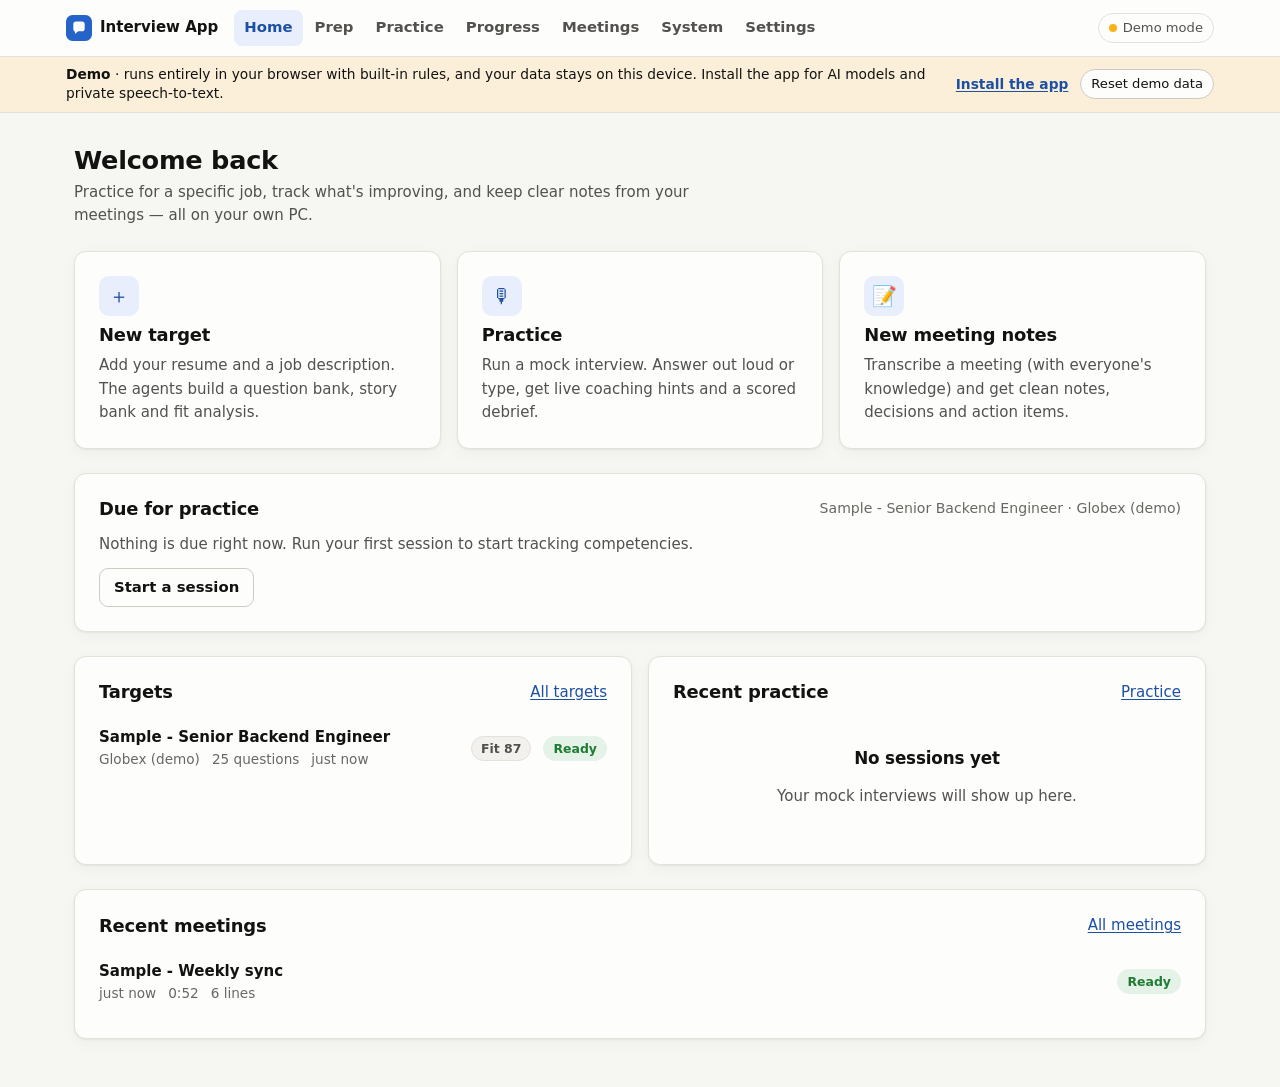
==== app/index.html @ 0747c355 "Publish Interview App website (source 58e8de4) Co-Authored-By: Claude Opus 5.5 <noreply@anthropic.co" ====
<!doctype html>
<html lang="en">
<head>
  <meta charset="utf-8">
  <meta name="viewport" content="width=device-width, initial-scale=1">
  <title>Interview App</title>
  <meta name="description" content="Local-first interview practice coach and meeting notes.">
  <meta name="color-scheme" content="light dark">
  <link rel="icon" href="data:image/svg+xml,%3Csvg xmlns='http://www.w3.org/2000/svg' viewBox='0 0 32 32'%3E%3Crect width='32' height='32' rx='8' fill='%232563c9'/%3E%3Cpath d='M9 11.5a3.5 3.5 0 0 1 3.5-3.5h7a3.5 3.5 0 0 1 3.5 3.5v5a3.5 3.5 0 0 1-3.5 3.5H15l-4 3.5V20.6A3.5 3.5 0 0 1 9 17.5z' fill='white'/%3E%3C/svg%3E">
  <link rel="stylesheet" href="css/app.css">
  <script>window.IA_DEMO = true;</script>
  <script type="module" src="js/app.js"></script>
</head>
<body>
  <button type="button" class="skip-link" id="skip-link">Skip to content</button>
  <header class="topbar">
    <div class="topbar-inner">
      <a class="brand" href="#/" aria-label="Interview App home">
        <svg class="brand-mark" viewBox="0 0 32 32" aria-hidden="true" focusable="false">
          <rect width="32" height="32" rx="8" fill="currentColor"></rect>
          <path d="M9 11.5a3.5 3.5 0 0 1 3.5-3.5h7a3.5 3.5 0 0 1 3.5 3.5v5a3.5 3.5 0 0 1-3.5 3.5H15l-4 3.5V20.6A3.5 3.5 0 0 1 9 17.5z" fill="var(--surface)"></path>
        </svg>
        <span>Interview App</span>
      </a>
      <nav class="nav" aria-label="Main">
        <a href="#/" data-nav="home">Home</a>
        <a href="#/prep" data-nav="prep">Prep</a>
        <a href="#/practice" data-nav="practice">Practice</a>
        <a href="#/progress" data-nav="progress">Progress</a>
        <a href="#/meetings" data-nav="meetings">Meetings</a>
        <a href="#/system" data-nav="system">System</a>
        <a href="#/settings" data-nav="settings">Settings</a>
      </nav>
      <a class="status-chip" id="status-chip" href="#/system" title="AI status">
        <span class="dot" aria-hidden="true"></span><span class="status-text">Checking…</span>
      </a>
    </div>
  </header>
  <main id="main" tabindex="-1"></main>
  <div id="toasts" class="toasts" aria-live="polite"></div>
  <noscript><p class="noscript">Interview App needs JavaScript enabled.</p></noscript>
</body>
</html>
---- app/css/app.css ----
/* Interview App — calm, accessible, light + dark. No external resources. */

:root {
  color-scheme: light;
  --bg: #f6f6f3;
  --surface: #fdfdfc;
  --surface-2: #f2f1ed;
  --surface-3: #e9e8e3;
  --border: #e2e1da;
  --border-strong: #cdcbc2;
  --text: #121211;
  --text-2: #52514e;
  --text-3: #686762;
  --accent: #2563c9;
  --accent-hover: #1d4fa3;
  --accent-text: #1d4fa3;
  --accent-soft: #e8eefb;
  --on-accent: #ffffff;
  --ok: #1f7a34;
  --ok-soft: #e4f2e7;
  --warn: #8a4b00;
  --warn-soft: #fcefd9;
  --danger: #b42323;
  --danger-soft: #fbe9e8;
  --live: #d03b3b;
  --me: #2a78d6;
  --them: #eb6834;
  --mark-bg: #fde68a;
  --mark-text: #121211;

  /* chart chrome (dataviz reference palette) */
  --chart-series-1: #2a78d6;
  --chart-grid: #e1e0d9;
  --chart-axis: #c3c2b7;
  --chart-muted: #898781;
  --meter-track: #cde2fb;
  --meter-fill: #2a78d6;

  --radius: 12px;
  --radius-sm: 8px;
  --radius-xs: 6px;
  --shadow: 0 1px 2px rgba(17, 17, 15, 0.05), 0 4px 16px rgba(17, 17, 15, 0.04);
  --shadow-pop: 0 8px 32px rgba(17, 17, 15, 0.16);
  --s1: 4px; --s2: 8px; --s3: 12px; --s4: 16px; --s5: 24px; --s6: 32px; --s7: 48px;
  --font: system-ui, -apple-system, "Segoe UI", Roboto, "Helvetica Neue", Arial, sans-serif;
  --mono: ui-monospace, SFMono-Regular, "Cascadia Mono", Menlo, Consolas, monospace;
  --focus: 0 0 0 3px rgba(37, 99, 201, 0.45);
}

@media (prefers-color-scheme: dark) {
  :root:not([data-theme="light"]) {
    color-scheme: dark;
    --bg: #0f0f0f;
    --surface: #1a1a19;
    --surface-2: #222220;
    --surface-3: #2b2b29;
    --border: #2e2e2b;
    --border-strong: #46453f;
    --text: #f0efec;
    --text-2: #c3c2b7;
    --text-3: #a3a29a;
    --accent: #2f6fd0;
    --accent-hover: #3b7de0;
    --accent-text: #8fb6f5;
    --accent-soft: #1b2a45;
    --on-accent: #ffffff;
    --ok: #5cc777;
    --ok-soft: #16301f;
    --warn: #f2b84b;
    --warn-soft: #382a10;
    --danger: #ff8a80;
    --danger-soft: #3a1816;
    --live: #e5484d;
    --me: #3987e5;
    --them: #d95926;
    --mark-bg: #7c5c00;
    --mark-text: #fff8e1;
    --chart-series-1: #3987e5;
    --chart-grid: #2c2c2a;
    --chart-axis: #383835;
    --chart-muted: #898781;
    --meter-track: #0d366b;
    --meter-fill: #3987e5;
    --shadow: 0 1px 2px rgba(0, 0, 0, 0.4), 0 4px 16px rgba(0, 0, 0, 0.25);
    --shadow-pop: 0 8px 32px rgba(0, 0, 0, 0.55);
    --focus: 0 0 0 3px rgba(143, 182, 245, 0.55);
  }
}

/* An explicit theme choice by the host page (data-theme) wins over the OS setting in both directions. */
:root[data-theme="dark"] {
  color-scheme: dark;
  --bg: #0f0f0f;
  --surface: #1a1a19;
  --surface-2: #222220;
  --surface-3: #2b2b29;
  --border: #2e2e2b;
  --border-strong: #46453f;
  --text: #f0efec;
  --text-2: #c3c2b7;
  --text-3: #a3a29a;
  --accent: #2f6fd0;
  --accent-hover: #3b7de0;
  --accent-text: #8fb6f5;
  --accent-soft: #1b2a45;
  --on-accent: #ffffff;
  --ok: #5cc777;
  --ok-soft: #16301f;
  --warn: #f2b84b;
  --warn-soft: #382a10;
  --danger: #ff8a80;
  --danger-soft: #3a1816;
  --live: #e5484d;
  --me: #3987e5;
  --them: #d95926;
  --mark-bg: #7c5c00;
  --mark-text: #fff8e1;
  --chart-series-1: #3987e5;
  --chart-grid: #2c2c2a;
  --chart-axis: #383835;
  --chart-muted: #898781;
  --meter-track: #0d366b;
  --meter-fill: #3987e5;
  --shadow: 0 1px 2px rgba(0, 0, 0, 0.4), 0 4px 16px rgba(0, 0, 0, 0.25);
  --shadow-pop: 0 8px 32px rgba(0, 0, 0, 0.55);
  --focus: 0 0 0 3px rgba(143, 182, 245, 0.55);
}

*, *::before, *::after { box-sizing: border-box; }
html { -webkit-text-size-adjust: 100%; }
body {
  margin: 0;
  background: var(--bg);
  color: var(--text);
  font: 15px/1.55 var(--font);
  min-height: 100vh;
  overflow-x: hidden;
}
h1, h2, h3, h4 { line-height: 1.25; margin: 0; font-weight: 650; letter-spacing: -0.01em; }
h1 { font-size: 1.6rem; }
h2 { font-size: 1.12rem; }
h3 { font-size: 0.98rem; }
p { margin: 0; }
a { color: var(--accent-text); text-underline-offset: 2px; }
a:hover { text-decoration-thickness: 2px; }
code, kbd, pre { font-family: var(--mono); font-size: 0.88em; }
code { background: var(--surface-2); padding: 1px 6px; border-radius: 4px; overflow-wrap: anywhere; }
pre { margin: 0; white-space: pre-wrap; overflow-wrap: anywhere; }
mark { background: var(--mark-bg); color: var(--mark-text); border-radius: 3px; padding: 0 2px; }
img, svg { max-width: 100%; }
button, input, select, textarea { font: inherit; color: inherit; }
:focus-visible { outline: none; box-shadow: var(--focus); border-radius: 6px; }
.sr-only { position: absolute !important; width: 1px; height: 1px; padding: 0; margin: -1px; overflow: hidden; clip: rect(0 0 0 0); white-space: nowrap; border: 0; }
.noscript { padding: var(--s5); }

/* --- skip link & top bar -------------------------------------------------------------- */
.skip-link {
  position: absolute; left: var(--s2); top: -48px; z-index: 50;
  background: var(--accent); color: var(--on-accent); border: 0; padding: var(--s2) var(--s3); border-radius: var(--radius-xs);
}
.skip-link:focus { top: var(--s2); }

.topbar {
  position: sticky; top: 0; z-index: 20;
  background: color-mix(in srgb, var(--surface) 92%, transparent);
  backdrop-filter: saturate(1.4) blur(8px);
  border-bottom: 1px solid var(--border);
}
.topbar-inner {
  max-width: 1180px; margin: 0 auto; padding: 0 var(--s4);
  display: flex; align-items: center; gap: var(--s4); min-height: 56px;
}
.brand { display: inline-flex; align-items: center; gap: var(--s2); font-weight: 700; color: var(--text); text-decoration: none; white-space: nowrap; }
.brand-mark { width: 26px; height: 26px; color: var(--accent); flex: none; }
.nav { display: flex; gap: 2px; flex: 1; min-width: 0; overflow-x: auto; scrollbar-width: none; }
.nav::-webkit-scrollbar { display: none; }
.nav a {
  color: var(--text-2); text-decoration: none; padding: 6px 10px; border-radius: 8px; white-space: nowrap; font-weight: 550; font-size: 0.93rem;
}
.nav a:hover { background: var(--surface-2); color: var(--text); }
.nav a[aria-current="page"] { background: var(--accent-soft); color: var(--accent-text); }
.status-chip {
  display: inline-flex; align-items: center; gap: 6px; padding: 4px 10px; border-radius: 999px;
  border: 1px solid var(--border); color: var(--text-2); text-decoration: none; font-size: 0.82rem; white-space: nowrap;
}
.status-chip .dot { width: 8px; height: 8px; border-radius: 50%; background: var(--text-3); }
.status-chip.ok .dot { background: #0ca30c; }
.status-chip.warn .dot { background: #fab219; }
.status-chip.bad .dot { background: var(--live); }

@media (max-width: 760px) {
  .topbar-inner { flex-wrap: wrap; gap: var(--s2); padding: var(--s2) var(--s4) 0; }
  .brand { order: 1; }
  .status-chip { order: 2; margin-left: auto; }
  .nav { order: 3; flex-basis: 100%; padding-bottom: var(--s2); }
  .brand span { font-size: 0.98rem; }
}

/* demo banner (GitHub Pages build) */
.demo-banner { background: var(--warn-soft); border-bottom: 1px solid var(--border); color: var(--text); }
.demo-banner-inner {
  max-width: 1180px; margin: 0 auto; padding: var(--s2) var(--s4);
  display: flex; flex-wrap: wrap; align-items: center; justify-content: space-between; gap: var(--s2) var(--s4);
}
.demo-banner p { margin: 0; font-size: 0.86rem; line-height: 1.4; flex: 1 1 320px; }
.demo-banner-actions { display: flex; align-items: center; gap: var(--s3); flex-wrap: wrap; }
.demo-banner a { color: var(--accent-text); font-weight: 600; font-size: 0.86rem; }
.demo-reset {
  font: inherit; font-size: 0.82rem; padding: 4px 10px; border-radius: 999px; cursor: pointer;
  background: var(--surface); color: var(--text); border: 1px solid var(--border-strong);
}
.demo-reset:hover { background: var(--surface-2); }
.demo-reset:focus-visible, .demo-banner a:focus-visible { outline: none; box-shadow: var(--focus); }

/* --- layout ----------------------------------------------------------------------------- */
main { max-width: 1180px; margin: 0 auto; padding: var(--s5) var(--s4) var(--s7); outline: none; }
@media (min-width: 900px) { main { padding: var(--s6) var(--s5) var(--s7); } }
.view { display: flex; flex-direction: column; gap: var(--s5); }
.page-head { display: flex; align-items: flex-start; justify-content: space-between; gap: var(--s4); flex-wrap: wrap; }
.page-head .lead { color: var(--text-2); margin-top: var(--s1); max-width: 70ch; }
.page-head .actions { display: flex; gap: var(--s2); flex-wrap: wrap; }
.crumb { font-size: 0.88rem; color: var(--text-3); margin-bottom: var(--s1); display: inline-block; text-decoration: none; }
.crumb:hover { color: var(--accent-text); }
.stack { display: flex; flex-direction: column; gap: var(--s4); }
.stack-sm { display: flex; flex-direction: column; gap: var(--s2); }
.row { display: flex; align-items: center; gap: var(--s2); flex-wrap: wrap; }
.row-between { display: flex; align-items: center; justify-content: space-between; gap: var(--s3); flex-wrap: wrap; }
.grid { display: grid; gap: var(--s4); }
.grid-2 { display: grid; gap: var(--s4); grid-template-columns: repeat(auto-fit, minmax(min(100%, 320px), 1fr)); }
.grid-3 { display: grid; gap: var(--s4); grid-template-columns: repeat(auto-fit, minmax(min(100%, 240px), 1fr)); }
.grid-4 { display: grid; gap: var(--s3); grid-template-columns: repeat(auto-fit, minmax(min(100%, 160px), 1fr)); }
.muted { color: var(--text-2); }
.subtle { color: var(--text-3); font-size: 0.88rem; }
.small { font-size: 0.86rem; }
.nowrap { white-space: nowrap; }
.pre { white-space: pre-wrap; overflow-wrap: anywhere; }
.spacer { flex: 1; }
.mt-2 { margin-top: var(--s2); } .mt-3 { margin-top: var(--s3); } .mt-4 { margin-top: var(--s4); }
.hidden { display: none !important; }

/* --- cards ------------------------------------------------------------------------------ */
.card {
  background: var(--surface); border: 1px solid var(--border); border-radius: var(--radius);
  box-shadow: var(--shadow); padding: var(--s5); min-width: 0;
}
.card-tight { padding: var(--s4); }
.card-head { display: flex; align-items: center; justify-content: space-between; gap: var(--s3); flex-wrap: wrap; margin-bottom: var(--s3); }
.card-head h2, .card-head h3 { margin: 0; }
.card h3 { margin-bottom: var(--s2); }
.card-link { display: block; color: inherit; text-decoration: none; transition: border-color .15s, transform .15s; }
.card-link:hover { border-color: var(--border-strong); }
.section-title { font-size: 0.78rem; text-transform: uppercase; letter-spacing: 0.06em; color: var(--text-3); font-weight: 650; margin-bottom: var(--s2); }

/* --- buttons ---------------------------------------------------------------------------- */
.btn {
  display: inline-flex; align-items: center; justify-content: center; gap: 6px;
  min-height: 38px; padding: 7px 14px; border-radius: 9px; border: 1px solid transparent;
  font-weight: 600; font-size: 0.93rem; cursor: pointer; text-decoration: none; white-space: nowrap;
  transition: background .15s, border-color .15s, color .15s;
}
.btn:disabled, .btn[aria-disabled="true"] { opacity: 0.55; cursor: not-allowed; }
a.btn.disabled, a.btn[aria-disabled="true"] { pointer-events: none; opacity: 0.55; }
.file-btn.disabled { opacity: 0.55; pointer-events: none; }
.btn-primary { background: var(--accent); color: var(--on-accent); }
.btn-primary:hover:not(:disabled) { background: var(--accent-hover); }
.btn-secondary { background: var(--surface); color: var(--text); border-color: var(--border-strong); }
.btn-secondary:hover:not(:disabled) { background: var(--surface-2); }
.btn-ghost { background: transparent; color: var(--text-2); }
.btn-ghost:hover:not(:disabled) { background: var(--surface-2); color: var(--text); }
.btn-danger { background: var(--danger-soft); color: var(--danger); border-color: color-mix(in srgb, var(--danger) 30%, transparent); }
.btn-danger:hover:not(:disabled) { background: color-mix(in srgb, var(--danger-soft) 70%, var(--danger) 12%); }
.btn-record { background: var(--live); color: #fff; }
.btn-record:hover:not(:disabled) { filter: brightness(1.06); }
.btn-lg { min-height: 46px; padding: 10px 20px; font-size: 1rem; border-radius: 11px; }
.btn-sm { min-height: 30px; padding: 4px 10px; font-size: 0.85rem; border-radius: 7px; }
.icon-btn { background: transparent; border: 0; color: var(--text-2); width: 34px; height: 34px; border-radius: 8px; cursor: pointer; font-size: 1.2rem; line-height: 1; }
.icon-btn:hover { background: var(--surface-2); color: var(--text); }
.link-btn { background: none; border: 0; padding: 0; color: var(--accent-text); cursor: pointer; text-decoration: underline; text-underline-offset: 2px; font: inherit; }

/* --- forms ------------------------------------------------------------------------------ */
.field { display: flex; flex-direction: column; gap: 6px; min-width: 0; }
.field > label, .field-label { font-weight: 600; font-size: 0.9rem; }
.field .hint { font-size: 0.84rem; color: var(--text-3); }
.input, .select, .textarea {
  width: 100%; background: var(--surface); border: 1px solid var(--border-strong); border-radius: var(--radius-sm);
  padding: 8px 11px; min-height: 40px; color: var(--text);
}
.textarea { min-height: 120px; resize: vertical; line-height: 1.5; }
.textarea.tall { min-height: 220px; }
.input:focus, .select:focus, .textarea:focus { border-color: var(--accent); box-shadow: var(--focus); outline: none; }
.input::placeholder, .textarea::placeholder { color: var(--text-3); }
.form-grid { display: grid; gap: var(--s4); grid-template-columns: repeat(auto-fit, minmax(min(100%, 220px), 1fr)); }
.check { display: inline-flex; align-items: flex-start; gap: 10px; cursor: pointer; }
.check input { width: 18px; height: 18px; margin-top: 2px; accent-color: var(--accent); flex: none; }
.segmented { display: inline-flex; background: var(--surface-2); border: 1px solid var(--border); border-radius: 10px; padding: 3px; gap: 2px; flex-wrap: wrap; }
.segmented label { position: relative; }
.segmented input { position: absolute; opacity: 0; inset: 0; cursor: pointer; }
.segmented span { display: block; padding: 5px 12px; border-radius: 7px; font-weight: 600; font-size: 0.9rem; color: var(--text-2); }
.segmented input:checked + span { background: var(--surface); color: var(--text); box-shadow: 0 1px 2px rgba(0,0,0,0.12); }
.segmented input:focus-visible + span { box-shadow: var(--focus); }
.file-btn { position: relative; overflow: hidden; }
.file-btn input[type=file] { position: absolute; inset: 0; opacity: 0; cursor: pointer; }
fieldset { border: 0; padding: 0; margin: 0; min-width: 0; }
legend { font-weight: 600; font-size: 0.9rem; padding: 0; margin-bottom: 6px; }

/* --- badges, chips, pills --------------------------------------------------------------- */
.badge {
  display: inline-flex; align-items: center; gap: 5px; padding: 2px 9px; border-radius: 999px;
  font-size: 0.78rem; font-weight: 600; background: var(--surface-2); color: var(--text-2); border: 1px solid var(--border);
  white-space: nowrap; max-width: 100%; overflow: hidden; text-overflow: ellipsis;
}
.badge-ok { background: var(--ok-soft); color: var(--ok); border-color: transparent; }
.badge-warn { background: var(--warn-soft); color: var(--warn); border-color: transparent; }
.badge-danger { background: var(--danger-soft); color: var(--danger); border-color: transparent; }
.badge-accent { background: var(--accent-soft); color: var(--accent-text); border-color: transparent; }
.badge-live { background: var(--danger-soft); color: var(--danger); border-color: transparent; }
.badge-live::before { content: ""; width: 7px; height: 7px; border-radius: 50%; background: var(--live); }
.chips { display: flex; flex-wrap: wrap; gap: 6px; list-style: none; padding: 0; margin: 0; }
.chip { padding: 3px 10px; border-radius: 999px; background: var(--surface-2); border: 1px solid var(--border); font-size: 0.84rem; color: var(--text); }
.chip-btn { cursor: pointer; }
.chip-btn:hover { border-color: var(--border-strong); }
.dots { display: inline-flex; gap: 3px; vertical-align: middle; }
.dots i { width: 7px; height: 7px; border-radius: 50%; background: var(--surface-3); display: inline-block; }
.dots i.on { background: var(--chart-series-1); }

/* --- lists ------------------------------------------------------------------------------ */
.list { margin: 0; padding-left: 1.2em; display: flex; flex-direction: column; gap: 6px; }
.list li::marker { color: var(--text-3); }
.list-plain { list-style: none; margin: 0; padding: 0; display: flex; flex-direction: column; gap: 8px; }
.list-check li, .list-arrow li { list-style: none; position: relative; padding-left: 1.5em; }
.list-check, .list-arrow { padding-left: 0; }
.list-check li::before { content: "✓"; position: absolute; left: 0; color: var(--ok); font-weight: 700; }
.list-arrow li::before { content: "→"; position: absolute; left: 0; color: var(--accent-text); font-weight: 700; }
.kv { display: grid; grid-template-columns: max-content 1fr; gap: 6px 16px; margin: 0; }
.kv dt { color: var(--text-3); font-size: 0.88rem; }
.kv dd { margin: 0; min-width: 0; overflow-wrap: anywhere; }
.divider { height: 1px; background: var(--border); border: 0; margin: var(--s4) 0; }
details > summary { cursor: pointer; }
details > summary::-webkit-details-marker { color: var(--text-3); }

/* --- tables ----------------------------------------------------------------------------- */
.table-wrap { overflow-x: auto; border: 1px solid var(--border); border-radius: var(--radius-sm); }
table.table { width: 100%; border-collapse: collapse; font-size: 0.9rem; }
.table th, .table td { text-align: left; padding: 8px 12px; border-bottom: 1px solid var(--border); vertical-align: top; }
.table th { font-size: 0.78rem; text-transform: uppercase; letter-spacing: 0.05em; color: var(--text-3); font-weight: 650; background: var(--surface-2); white-space: nowrap; }
.table tr:last-child td { border-bottom: 0; }
.table td.num, .table th.num { text-align: right; font-variant-numeric: tabular-nums; white-space: nowrap; }
.table .err { color: var(--danger); max-width: 360px; overflow-wrap: anywhere; }

/* --- banners, empty, loading -------------------------------------------------------------- */
.banner { display: flex; gap: var(--s3); align-items: flex-start; padding: var(--s3) var(--s4); border-radius: var(--radius-sm); border: 1px solid var(--border); background: var(--surface-2); }
.banner-icon { font-size: 1.1rem; line-height: 1.4; flex: none; }
.banner-warn { background: var(--warn-soft); border-color: transparent; }
.banner-warn .banner-icon { color: var(--warn); }
.banner-danger { background: var(--danger-soft); border-color: transparent; }
.banner-danger .banner-icon { color: var(--danger); }
.banner-info { background: var(--accent-soft); border-color: transparent; }
.banner-ok { background: var(--ok-soft); border-color: transparent; }
.empty { text-align: center; padding: var(--s6) var(--s4); color: var(--text-2); display: flex; flex-direction: column; align-items: center; gap: var(--s2); }
.empty h3 { color: var(--text); font-size: 1.05rem; }
.empty .btn { margin-top: var(--s2); }
.loading { display: flex; align-items: center; gap: var(--s3); color: var(--text-2); padding: var(--s4) 0; }
.spinner {
  width: 18px; height: 18px; border-radius: 50%; flex: none;
  border: 2px solid var(--surface-3); border-top-color: var(--accent); animation: spin .8s linear infinite;
}
.spinner-sm { width: 14px; height: 14px; }
@keyframes spin { to { transform: rotate(360deg); } }

/* --- toasts ------------------------------------------------------------------------------ */
.toasts { position: fixed; right: var(--s4); bottom: var(--s4); z-index: 100; display: flex; flex-direction: column; gap: var(--s2); max-width: min(420px, calc(100vw - 32px)); }
.toast {
  display: flex; gap: var(--s3); align-items: flex-start; padding: var(--s3) var(--s4); border-radius: var(--radius-sm);
  background: var(--surface); border: 1px solid var(--border); box-shadow: var(--shadow-pop); animation: toast-in .2s ease-out;
  overflow-wrap: anywhere;
}
.toast-msg { flex: 1; }
.toast-error { border-left: 4px solid var(--danger); }
.toast-success { border-left: 4px solid var(--ok); }
.toast-info { border-left: 4px solid var(--accent); }
.toast-warn { border-left: 4px solid #fab219; }
.toast .icon-btn { width: 26px; height: 26px; font-size: 1rem; margin: -2px -6px 0 0; }
@keyframes toast-in { from { transform: translateY(8px); opacity: 0; } to { transform: none; opacity: 1; } }

/* --- dialogs ------------------------------------------------------------------------------ */
dialog.modal {
  border: 1px solid var(--border); border-radius: var(--radius); padding: 0; background: var(--surface); color: var(--text);
  width: min(560px, calc(100vw - 32px)); max-height: calc(100vh - 48px); box-shadow: var(--shadow-pop);
}
dialog.modal.modal-wide { width: min(760px, calc(100vw - 32px)); }
dialog.modal::backdrop { background: rgba(10, 10, 10, 0.45); }
.modal-inner { display: flex; flex-direction: column; max-height: calc(100vh - 50px); }
.modal-head { display: flex; align-items: center; justify-content: space-between; gap: var(--s3); padding: var(--s4) var(--s5); border-bottom: 1px solid var(--border); }
.modal-body { padding: var(--s5); overflow-y: auto; display: flex; flex-direction: column; gap: var(--s4); }
.modal-foot { display: flex; justify-content: flex-end; gap: var(--s2); padding: var(--s4) var(--s5); border-top: 1px solid var(--border); flex-wrap: wrap; }

/* --- tabs ------------------------------------------------------------------------------- */
.tabs { display: flex; gap: 2px; border-bottom: 1px solid var(--border); overflow-x: auto; scrollbar-width: thin; }
.tab {
  background: none; border: 0; border-bottom: 2px solid transparent; padding: 9px 14px; margin-bottom: -1px;
  color: var(--text-2); font-weight: 600; cursor: pointer; white-space: nowrap;
}
.tab:hover { color: var(--text); }
.tab[aria-selected="true"] { color: var(--accent-text); border-bottom-color: var(--accent); }
.tab .count { color: var(--text-3); font-weight: 500; margin-left: 4px; }

/* --- meters & scores ------------------------------------------------------------------------ */
.meter { position: relative; height: 8px; border-radius: 999px; background: var(--meter-track); overflow: hidden; min-width: 60px; }
.meter > span { position: absolute; inset: 0 auto 0 0; background: var(--meter-fill); border-radius: 999px; }
.meter-lg { height: 10px; }
.score-row { display: grid; grid-template-columns: minmax(96px, 140px) 1fr 34px; align-items: center; gap: var(--s3); font-size: 0.9rem; }
.score-row .val { text-align: right; font-variant-numeric: tabular-nums; font-weight: 650; }
.score-row .lbl { color: var(--text-2); }
.hero-num { font-size: 3rem; font-weight: 700; line-height: 1; letter-spacing: -0.03em; }
.hero-num small { font-size: 1.1rem; color: var(--text-3); font-weight: 600; letter-spacing: 0; margin-left: 2px; }
.stat { display: flex; flex-direction: column; gap: 2px; }
.stat .label { color: var(--text-3); font-size: 0.84rem; }
.stat .value { font-size: 1.6rem; font-weight: 700; letter-spacing: -0.02em; }
.delta-up { color: var(--ok); font-weight: 650; }
.delta-down { color: var(--danger); font-weight: 650; }

/* --- pipeline steps --------------------------------------------------------------------------- */
.steps { list-style: none; margin: 0; padding: 0; display: flex; flex-direction: column; gap: 2px; }
.step { display: grid; grid-template-columns: 26px 1fr auto; gap: var(--s3); align-items: start; padding: 8px 0; border-bottom: 1px dashed var(--border); }
.step:last-child { border-bottom: 0; }
.step-icon { width: 22px; height: 22px; border-radius: 50%; display: grid; place-items: center; font-size: 0.8rem; font-weight: 700; background: var(--surface-2); color: var(--text-3); border: 1px solid var(--border); }
.step-done .step-icon { background: var(--ok-soft); color: var(--ok); border-color: transparent; }
.step-degraded .step-icon { background: var(--warn-soft); color: var(--warn); border-color: transparent; }
.step-failed .step-icon { background: var(--danger-soft); color: var(--danger); border-color: transparent; }
.step-running .step-icon { border: 2px solid var(--surface-3); border-top-color: var(--accent); background: transparent; animation: spin .8s linear infinite; }
.step-label { font-weight: 600; }
.step-meta { font-size: 0.82rem; color: var(--text-3); overflow-wrap: anywhere; }
.step-pending .step-label { color: var(--text-3); font-weight: 500; }

/* --- target / list cards ------------------------------------------------------------------------ */
.item-card { display: flex; flex-direction: column; gap: var(--s2); }
.item-card .title { font-weight: 650; font-size: 1.02rem; color: var(--text); }
.item-meta { display: flex; gap: var(--s2) var(--s3); flex-wrap: wrap; font-size: 0.85rem; color: var(--text-3); align-items: center; }
.list-rows { display: flex; flex-direction: column; }
.list-row { display: flex; align-items: center; gap: var(--s3); padding: 10px 0; border-bottom: 1px solid var(--border); text-decoration: none; color: inherit; min-width: 0; }
.list-row:last-child { border-bottom: 0; }
.list-row .main { flex: 1; min-width: 0; }
.list-row .main .t { font-weight: 600; overflow-wrap: anywhere; }
.list-row:hover .t { color: var(--accent-text); }
.quick { display: flex; flex-direction: column; gap: var(--s2); }
.quick .q-icon { width: 40px; height: 40px; border-radius: 10px; display: grid; place-items: center; background: var(--accent-soft); color: var(--accent-text); font-size: 1.25rem; }

/* --- questions & stories ----------------------------------------------------------------------- */
.q-item { border: 1px solid var(--border); border-radius: var(--radius-sm); background: var(--surface); }
.q-item > summary { list-style: none; padding: var(--s3) var(--s4); display: flex; flex-direction: column; gap: 6px; }
.q-item > summary::-webkit-details-marker { display: none; }
.q-item[open] > summary { border-bottom: 1px solid var(--border); }
.q-item .q-text { font-weight: 600; }
.q-body { padding: var(--s3) var(--s4) var(--s4); display: flex; flex-direction: column; gap: var(--s3); }
.star-grid { display: grid; gap: var(--s3); grid-template-columns: repeat(auto-fit, minmax(min(100%, 220px), 1fr)); }
.star-grid .lbl { font-size: 0.76rem; text-transform: uppercase; letter-spacing: 0.06em; color: var(--text-3); font-weight: 700; }

/* --- practice session --------------------------------------------------------------------------- */
.session-grid { display: grid; gap: var(--s4); grid-template-columns: minmax(0, 1fr); }
@media (min-width: 960px) { .session-grid.with-coach { grid-template-columns: minmax(0, 1fr) 320px; } }
.interviewer { display: flex; flex-direction: column; gap: var(--s3); }
.interviewer .who { display: flex; align-items: center; gap: var(--s2); color: var(--text-3); font-size: 0.88rem; font-weight: 600; }
.avatar { width: 34px; height: 34px; border-radius: 50%; display: grid; place-items: center; background: var(--accent-soft); color: var(--accent-text); font-size: 1rem; flex: none; }
.question-text { font-size: 1.32rem; font-weight: 600; line-height: 1.4; letter-spacing: -0.01em; }
.answer-box {
  min-height: 140px; max-height: 340px; overflow-y: auto; padding: var(--s3) var(--s4);
  border: 1px solid var(--border); border-radius: var(--radius-sm); background: var(--surface-2); white-space: pre-wrap; overflow-wrap: anywhere;
}
.answer-box .partial { color: var(--text-3); font-style: italic; }
.answer-box:empty::before { content: attr(data-placeholder); color: var(--text-3); }
.timer { display: flex; align-items: center; gap: var(--s3); font-variant-numeric: tabular-nums; font-weight: 650; }
.timer .meter { flex: 1; }
.timer.warn .meter > span { background: #fab219; }
.timer.over .meter > span { background: var(--live); }
.timer.over .time { color: var(--danger); }
.level { width: 64px; height: 6px; border-radius: 999px; background: var(--surface-3); overflow: hidden; }
.level > span { display: block; height: 100%; width: 0; background: var(--ok); transition: width .1s linear; }
.star-chips { display: grid; grid-template-columns: repeat(4, 1fr); gap: 6px; }
.star-chip { text-align: center; padding: 6px 4px; border-radius: 8px; border: 1px solid var(--border); background: var(--surface-2); color: var(--text-3); font-size: 0.8rem; font-weight: 650; }
.star-chip.on { background: var(--ok-soft); color: var(--ok); border-color: transparent; }
.hint { display: flex; gap: var(--s2); padding: 8px 10px; border-radius: 8px; background: var(--surface-2); font-size: 0.9rem; border-left: 3px solid var(--border-strong); }
.hint-nudge { border-left-color: var(--accent); }
.hint-warn { border-left-color: #fab219; background: var(--warn-soft); }
.hint .k { font-size: 0.72rem; text-transform: uppercase; letter-spacing: 0.06em; color: var(--text-3); font-weight: 700; display: block; }
.mini-metrics { display: grid; grid-template-columns: repeat(3, 1fr); gap: var(--s2); }
.mini-metrics .stat .value { font-size: 1.15rem; }
.eval-head { display: flex; align-items: center; gap: var(--s5); flex-wrap: wrap; }
.quote { margin: 0; padding: 6px 12px; border-left: 3px solid var(--border-strong); color: var(--text-2); font-style: italic; }
.history-item { padding: 10px 0; border-bottom: 1px solid var(--border); }
.history-item:last-child { border-bottom: 0; }
.prep-panel { border: 1px dashed var(--border-strong); border-radius: var(--radius-sm); padding: var(--s3) var(--s4); background: var(--surface-2); }
.prep-panel > summary { font-weight: 600; color: var(--text-2); }
.feedback { display: flex; align-items: center; gap: var(--s2); flex-wrap: wrap; font-size: 0.88rem; color: var(--text-3); }
.feedback .thumb { min-height: 30px; padding: 2px 10px; }
.feedback .thumb[aria-pressed="true"] { background: var(--accent-soft); border-color: transparent; color: var(--accent-text); }

/* --- meetings ------------------------------------------------------------------------------------- */
.rec-indicator { display: inline-flex; align-items: center; gap: 8px; font-weight: 700; color: var(--text-3); }
.rec-indicator::before { content: ""; width: 10px; height: 10px; border-radius: 50%; background: var(--text-3); }
.rec-indicator.on { color: var(--danger); }
.rec-indicator.on::before { background: var(--live); box-shadow: 0 0 0 0 rgba(229, 72, 77, 0.6); animation: pulse 1.6s infinite; }
@keyframes pulse { 0% { box-shadow: 0 0 0 0 rgba(229, 72, 77, 0.55); } 70% { box-shadow: 0 0 0 8px rgba(229, 72, 77, 0); } 100% { box-shadow: 0 0 0 0 rgba(229, 72, 77, 0); } }
.capture-bar { display: flex; flex-wrap: wrap; gap: var(--s3); align-items: center; }
.capture-ctl { display: flex; align-items: center; gap: var(--s2); padding: 6px 8px 6px 6px; border: 1px solid var(--border); border-radius: 10px; background: var(--surface-2); }
.capture-ctl .eng { font-size: 0.78rem; color: var(--text-3); }
.live-grid { display: grid; gap: var(--s4); grid-template-columns: minmax(0, 1fr); }
@media (min-width: 980px) { .live-grid { grid-template-columns: minmax(0, 1.25fr) minmax(0, 1fr); align-items: start; } }
.live-side { display: flex; flex-direction: column; gap: var(--s4); min-width: 0; }
.transcript { display: flex; flex-direction: column; gap: 4px; max-height: 62vh; overflow-y: auto; padding-right: 4px; }
.transcript.static { max-height: none; }
.seg { display: grid; grid-template-columns: 52px 1fr; gap: var(--s3); padding: 6px 8px; border-radius: 8px; border-left: 3px solid transparent; scroll-margin: 80px; }
.seg .meta { font-size: 0.78rem; color: var(--text-3); font-variant-numeric: tabular-nums; padding-top: 2px; }
.seg .who { display: block; font-weight: 700; font-size: 0.78rem; color: var(--text-2); }
.seg .txt { overflow-wrap: anywhere; }
.seg.me { border-left-color: var(--me); }
.seg.them { border-left-color: var(--them); }
.seg.other { border-left-color: var(--border-strong); }
.seg.partial .txt { color: var(--text-3); font-style: italic; }
.seg.flash { animation: flash 2.2s ease-out; }
@keyframes flash { 0% { background: var(--mark-bg); } 100% { background: transparent; } }
.legend-key { display: inline-flex; align-items: center; gap: 6px; font-size: 0.82rem; color: var(--text-2); }
.legend-key i { width: 14px; height: 3px; border-radius: 2px; display: inline-block; }
.notepad { min-height: 260px; }
.save-state { font-size: 0.8rem; color: var(--text-3); }
.hit { display: block; width: 100%; text-align: left; background: var(--surface); border: 1px solid var(--border); border-radius: 8px; padding: 8px 10px; cursor: pointer; color: inherit; }
.hit:hover { border-color: var(--border-strong); background: var(--surface-2); }
.hit .hm { font-size: 0.78rem; color: var(--text-3); display: flex; gap: 8px; flex-wrap: wrap; }
.notes-doc { display: flex; flex-direction: column; gap: var(--s4); }
.notes-doc .summary { font-size: 1.02rem; }
.notes-doc h3 { font-size: 1rem; margin-bottom: 6px; }
.notes-doc ul { margin: 0; padding-left: 1.2em; display: flex; flex-direction: column; gap: 4px; }
.notes-doc li.ai { color: var(--text-2); }
.ai-tag { display: inline-block; font-size: 0.66rem; font-weight: 700; letter-spacing: 0.05em; color: var(--text-3); border: 1px solid var(--border-strong); border-radius: 4px; padding: 0 4px; margin-left: 6px; vertical-align: 1px; }
.notes-legend { display: flex; gap: var(--s4); flex-wrap: wrap; font-size: 0.82rem; color: var(--text-3); }
.notes-legend .you { color: var(--text); font-weight: 600; }
.action-item { display: flex; gap: 10px; align-items: flex-start; }
.action-item.done .task { text-decoration: line-through; color: var(--text-3); }
.citations { display: flex; flex-direction: column; gap: 6px; }
.answer-text { font-size: 1.02rem; white-space: pre-wrap; overflow-wrap: anywhere; }
.consent-line { display: flex; gap: var(--s2); align-items: center; padding: 8px 10px; border-radius: 8px; background: var(--surface-2); border: 1px solid var(--border); }
.consent-line span { flex: 1; font-size: 0.92rem; }
.template-grid { display: grid; gap: var(--s3); grid-template-columns: repeat(auto-fit, minmax(min(100%, 230px), 1fr)); }
.template-card { position: relative; display: flex; flex-direction: column; gap: 4px; padding: var(--s3) var(--s4); border: 1px solid var(--border); border-radius: var(--radius-sm); cursor: pointer; background: var(--surface); }
.template-card input { position: absolute; opacity: 0; inset: 0; cursor: pointer; }
.template-card:has(input:checked) { border-color: var(--accent); box-shadow: inset 0 0 0 1px var(--accent); background: var(--accent-soft); }
.template-card:has(input:focus-visible) { box-shadow: var(--focus); }
.template-card .tn { font-weight: 650; }
.template-card .td { font-size: 0.85rem; color: var(--text-2); }

/* --- chart -------------------------------------------------------------------------------------- */
.chart { position: relative; }
.chart svg { display: block; width: 100%; height: auto; overflow: visible; }
.chart:focus-visible { box-shadow: var(--focus); border-radius: 8px; }
.chart .grid-line { stroke: var(--chart-grid); stroke-width: 1; shape-rendering: crispEdges; }
.chart .axis-line { stroke: var(--chart-axis); stroke-width: 1; shape-rendering: crispEdges; }
.chart .tick { fill: var(--chart-muted); font-size: 11px; font-variant-numeric: tabular-nums; }
.chart .series-line { fill: none; stroke: var(--chart-series-1); stroke-width: 2; stroke-linejoin: round; stroke-linecap: round; }
.chart .series-area { fill: var(--chart-series-1); opacity: 0.1; }
.chart .marker { fill: var(--chart-series-1); stroke: var(--surface); stroke-width: 2; }
.chart .marker.active { r: 6; }
.chart .end-label { fill: var(--text); font-size: 12px; font-weight: 650; }
.chart .crosshair { stroke: var(--chart-axis); stroke-width: 1; shape-rendering: crispEdges; }
.chart-tip {
  position: absolute; pointer-events: none; background: var(--surface); border: 1px solid var(--border); border-radius: 8px;
  box-shadow: var(--shadow-pop); padding: 6px 10px; font-size: 0.82rem; min-width: 120px; transform: translate(-50%, calc(-100% - 12px)); white-space: nowrap;
}
.chart-tip .v { font-weight: 700; font-size: 0.95rem; color: var(--text); display: flex; align-items: center; gap: 6px; }
.chart-tip .v i { width: 12px; height: 2px; background: var(--chart-series-1); border-radius: 1px; display: inline-block; }
.chart-tip .l { color: var(--text-2); }

/* --- misc ------------------------------------------------------------------------------------------- */
.kbd-hint { font-size: 0.8rem; color: var(--text-3); }
.copy-row { display: flex; gap: var(--s2); align-items: center; }
.copy-row code { flex: 1; padding: 6px 10px; }
.provider-card { display: flex; flex-direction: column; gap: var(--s2); }
.provider-card .state { display: inline-flex; align-items: center; gap: 6px; font-weight: 650; }
.provider-card .state::before { content: ""; width: 9px; height: 9px; border-radius: 50%; background: var(--text-3); }
.provider-card .state.ok::before { background: #0ca30c; }
.provider-card .state.bad::before { background: var(--live); }
.provider-card .state.warn::before { background: #fab219; }
.flow { font-size: 0.86rem; color: var(--text-2); }
.flow b { color: var(--text); font-weight: 600; }

@media (prefers-reduced-motion: reduce) {
  *, *::before, *::after { animation-duration: 0.001ms !important; animation-iteration-count: 1 !important; transition-duration: 0.001ms !important; scroll-behavior: auto !important; }
}
@media (forced-colors: active) {
  .meter > span, .chart .series-line { forced-color-adjust: none; }
  .btn { border: 1px solid ButtonText; }
}
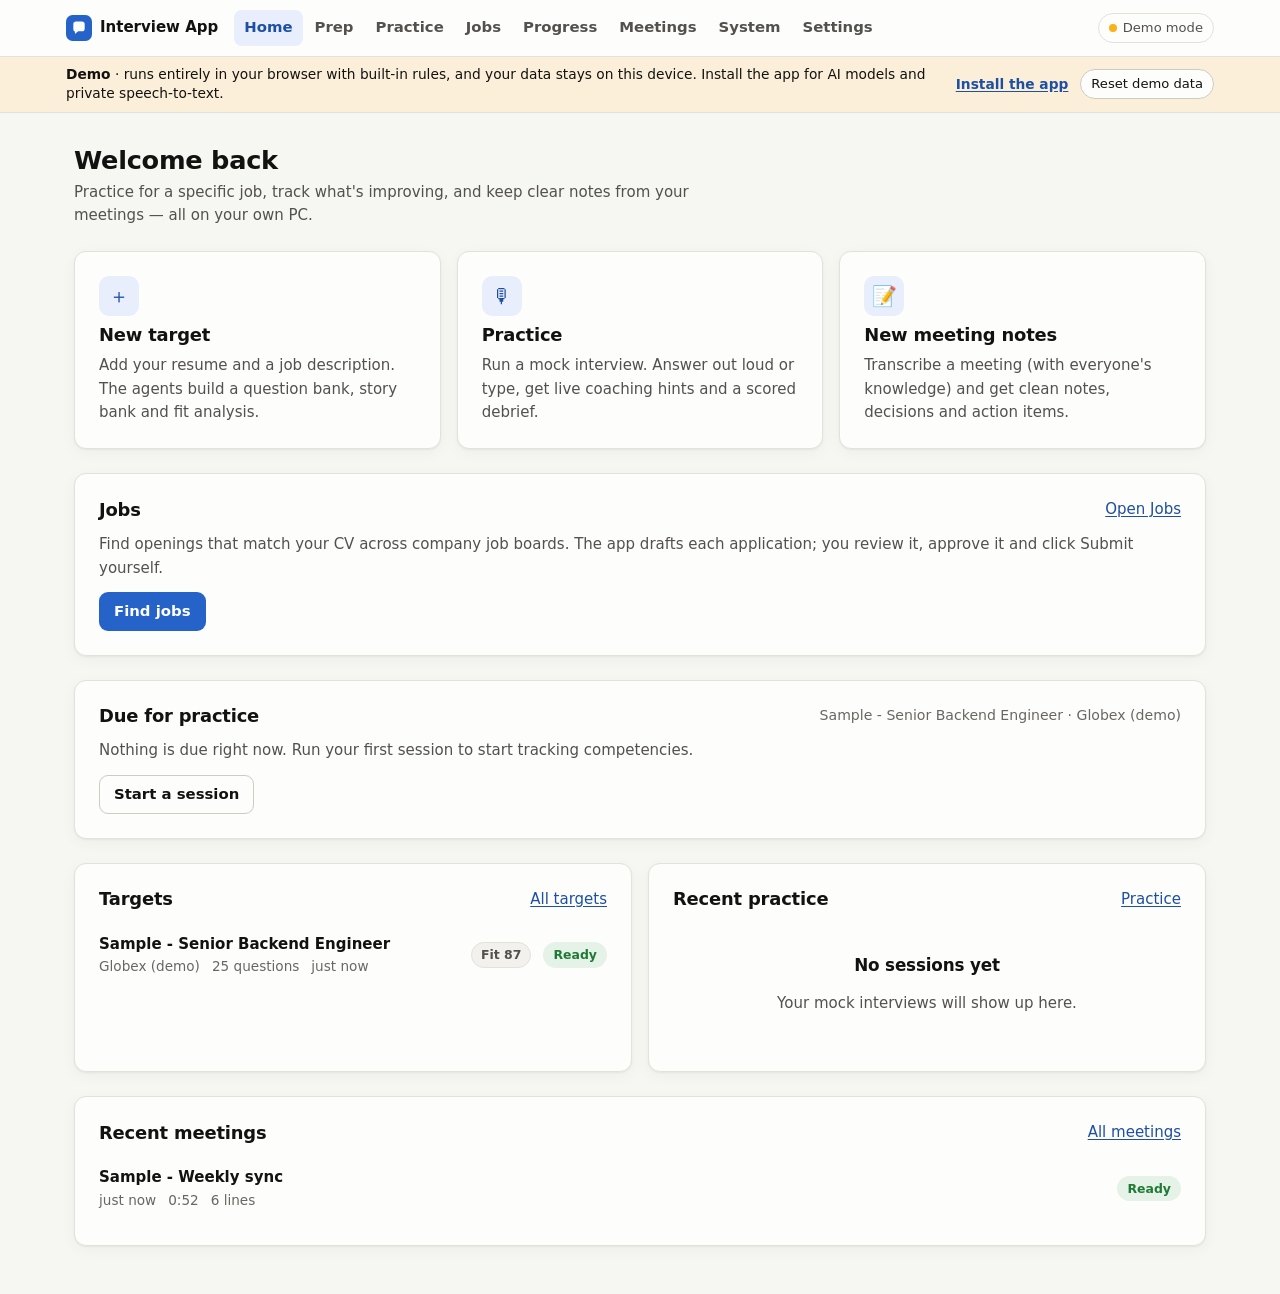
==== commit 3538a37b: "Publish Interview App website (source main caf701e) Adds the Jobs section (CV-matched job search wit" ====
--- a/app/index.html
+++ b/app/index.html
@@ -4,7 +4,7 @@
   <meta charset="utf-8">
   <meta name="viewport" content="width=device-width, initial-scale=1">
   <title>Interview App</title>
-  <meta name="description" content="Local-first interview practice coach and meeting notes.">
+  <meta name="description" content="Local-first interview practice coach, meeting notes and job search.">
   <meta name="color-scheme" content="light dark">
   <link rel="icon" href="data:image/svg+xml,%3Csvg xmlns='http://www.w3.org/2000/svg' viewBox='0 0 32 32'%3E%3Crect width='32' height='32' rx='8' fill='%232563c9'/%3E%3Cpath d='M9 11.5a3.5 3.5 0 0 1 3.5-3.5h7a3.5 3.5 0 0 1 3.5 3.5v5a3.5 3.5 0 0 1-3.5 3.5H15l-4 3.5V20.6A3.5 3.5 0 0 1 9 17.5z' fill='white'/%3E%3C/svg%3E">
   <link rel="stylesheet" href="css/app.css">
@@ -26,6 +26,7 @@
         <a href="#/" data-nav="home">Home</a>
         <a href="#/prep" data-nav="prep">Prep</a>
         <a href="#/practice" data-nav="practice">Practice</a>
+        <a href="#/jobs" data-nav="jobs">Jobs</a>
         <a href="#/progress" data-nav="progress">Progress</a>
         <a href="#/meetings" data-nav="meetings">Meetings</a>
         <a href="#/system" data-nav="system">System</a>
--- a/app/css/app.css
+++ b/app/css/app.css
@@ -568,6 +568,168 @@
 .chart-tip .v i { width: 12px; height: 2px; background: var(--chart-series-1); border-radius: 1px; display: inline-block; }
 .chart-tip .l { color: var(--text-2); }
 
+/* --- jobs ------------------------------------------------------------------------------------------- */
+.subnav { display: flex; gap: 4px; flex-wrap: wrap; border-bottom: 1px solid var(--border); padding-bottom: var(--s2); margin-top: calc(-1 * var(--s2)); }
+.subnav a { display: inline-flex; align-items: center; gap: 6px; padding: 6px 12px; border-radius: 8px; color: var(--text-2); text-decoration: none; font-weight: 600; font-size: 0.92rem; }
+.subnav a:hover { background: var(--surface-2); color: var(--text); }
+.subnav a[aria-current="page"] { background: var(--accent-soft); color: var(--accent-text); }
+.subnav .count { background: var(--warn-soft); color: var(--warn); border-radius: 999px; padding: 0 7px; font-size: 0.76rem; font-weight: 700; line-height: 1.5; }
+.hitl { display: flex; gap: var(--s2); align-items: flex-start; font-size: 0.88rem; color: var(--text-2); }
+.strong { color: var(--text); font-weight: 600; }
+.mb-2 { margin-bottom: var(--s2); }
+.err-text { color: var(--danger); overflow-wrap: anywhere; }
+.warn-text { color: var(--warn); }
+.needs-text { color: var(--warn); font-weight: 600; }
+.textarea.short { min-height: 72px; }
+.input-row { display: flex; gap: var(--s2); flex-wrap: wrap; }
+.input-row .input { flex: 1 1 220px; width: auto; }
+.check-row { gap: var(--s2) var(--s4); }
+
+/* setup guide */
+.setup-steps { list-style: none; margin: 0; padding: 0; display: grid; gap: var(--s3); grid-template-columns: repeat(auto-fit, minmax(min(100%, 220px), 1fr)); }
+.setup-step { display: flex; flex-direction: column; gap: 6px; padding: var(--s3) var(--s4); border: 1px solid var(--border); border-radius: var(--radius-sm); background: var(--surface-2); }
+.setup-step .n { width: 26px; height: 26px; border-radius: 50%; display: grid; place-items: center; font-weight: 700; font-size: 0.85rem; background: var(--surface-3); color: var(--text-2); flex: none; }
+.setup-step.done .n { background: var(--ok-soft); color: var(--ok); }
+.setup-step.current { background: var(--surface); border-color: var(--accent); box-shadow: inset 0 0 0 1px var(--accent); }
+.setup-step.current .n { background: var(--accent); color: var(--on-accent); }
+
+/* matches */
+.filters { display: flex; flex-wrap: wrap; gap: var(--s2); align-items: center; }
+.filters .input { flex: 1 1 220px; width: auto; }
+.filters .select { width: auto; }
+.match-card { display: grid; grid-template-columns: 72px minmax(0, 1fr); gap: var(--s4); }
+.match-score { display: flex; flex-direction: column; align-items: center; gap: 4px; text-align: center; }
+.score-num { font-size: 1.9rem; font-weight: 750; line-height: 1; letter-spacing: -0.03em; font-variant-numeric: tabular-nums; }
+.score-num.hi { color: var(--ok); }
+.score-num.mid { color: var(--warn); }
+.score-num.lo { color: var(--text-3); }
+.match-main { display: flex; flex-direction: column; gap: var(--s2); min-width: 0; }
+.match-title { font-size: 1.05rem; margin: 0; overflow-wrap: anywhere; }
+.match-actions { display: flex; gap: var(--s2); flex-wrap: wrap; align-items: center; }
+.why-grid { display: grid; gap: var(--s3); grid-template-columns: repeat(auto-fit, minmax(min(100%, 210px), 1fr)); }
+.why-grid .section-title { margin-bottom: 4px; }
+.list-flag { padding-left: 0; }
+.list-flag li { list-style: none; position: relative; padding-left: 1.5em; }
+.list-flag li::before { content: "!"; position: absolute; left: 0.35em; color: var(--danger); font-weight: 800; }
+.desc > summary { font-size: 0.9rem; color: var(--text-2); font-weight: 600; }
+.desc-body { max-height: 420px; overflow-y: auto; margin-top: var(--s2); padding-right: 4px; }
+.attribution { font-size: 0.8rem; color: var(--text-3); }
+.attribution a { color: var(--text-2); }
+@media (max-width: 560px) {
+  .match-card { grid-template-columns: minmax(0, 1fr); gap: var(--s3); }
+  .match-score { flex-direction: row; justify-content: flex-start; gap: var(--s2); }
+  .score-num { font-size: 1.5rem; }
+}
+
+/* sources */
+.source-list { gap: 0; }
+.source-row { display: flex; align-items: flex-start; gap: var(--s3); padding: var(--s3) 0; border-bottom: 1px solid var(--border); }
+.source-row:last-child { border-bottom: 0; }
+.source-row .main { flex: 1; min-width: 0; display: flex; flex-direction: column; gap: 2px; }
+.source-row .t { font-weight: 600; overflow-wrap: anywhere; cursor: pointer; }
+.source-row .switch { margin-top: 3px; }
+.source-row .row-actions { flex: none; gap: 2px; }
+@media (max-width: 560px) { .source-row { flex-wrap: wrap; } .source-row .row-actions { width: 100%; padding-left: 48px; } }
+.switch {
+  appearance: none; -webkit-appearance: none; flex: none; margin: 0; cursor: pointer; position: relative;
+  width: 38px; height: 22px; border-radius: 999px; background: var(--surface-3); border: 1px solid var(--border-strong); transition: background .15s, border-color .15s;
+}
+.switch::after { content: ""; position: absolute; top: 2px; left: 2px; width: 16px; height: 16px; border-radius: 50%; background: var(--surface); box-shadow: 0 1px 2px rgba(0, 0, 0, 0.3); transition: transform .15s; }
+.switch:checked { background: var(--accent); border-color: var(--accent); }
+.switch:checked::after { transform: translateX(16px); background: #fff; }
+.switch:disabled { opacity: 0.55; cursor: wait; }
+.switch:focus-visible { box-shadow: var(--focus); }
+.suggest-group { display: flex; flex-direction: column; gap: var(--s2); }
+.suggest-group + .suggest-group { padding-top: var(--s3); border-top: 1px solid var(--border); }
+.chip-add {
+  display: inline-flex; align-items: center; gap: 6px; padding: 4px 11px; border-radius: 999px; cursor: pointer;
+  font: inherit; font-size: 0.86rem; color: var(--text); background: var(--surface); border: 1px solid var(--border-strong);
+}
+.chip-add:hover:not(:disabled) { background: var(--surface-2); }
+.chip-add .k { color: var(--text-3); font-size: 0.76rem; }
+.chip-add.added { background: var(--ok-soft); color: var(--ok); border-color: transparent; cursor: default; }
+.chip-add.added .k { color: inherit; opacity: 0.8; }
+.chip-add:disabled:not(.added) { opacity: 0.55; cursor: wait; }
+
+/* profile */
+.save-bar {
+  position: sticky; bottom: var(--s3); z-index: 5; display: flex; align-items: center; justify-content: space-between; gap: var(--s3); flex-wrap: wrap;
+  padding: var(--s3) var(--s4); border-radius: var(--radius); border: 1px solid var(--border);
+  background: color-mix(in srgb, var(--surface) 94%, transparent); box-shadow: var(--shadow-pop); backdrop-filter: blur(6px);
+}
+.save-state.dirty { color: var(--warn); font-weight: 600; }
+.kv-edit { display: grid; gap: var(--s2); grid-template-columns: minmax(0, 1fr) minmax(0, 2fr) auto; align-items: start; padding-bottom: var(--s2); border-bottom: 1px dashed var(--border); }
+.kv-edit:last-child { border-bottom: 0; }
+@media (max-width: 640px) { .kv-edit { grid-template-columns: minmax(0, 1fr); } .kv-edit .btn { justify-self: start; } }
+
+/* applications */
+.stat-strip { display: grid; gap: var(--s3); grid-template-columns: repeat(auto-fit, minmax(min(100%, 140px), 1fr)); }
+.stat-strip .value small { font-size: 0.95rem; font-weight: 600; }
+.score-chip {
+  flex: none; width: 40px; height: 40px; border-radius: 10px; display: grid; place-items: center; font-weight: 700; font-variant-numeric: tabular-nums;
+  background: var(--surface-2); color: var(--text-3); border: 1px solid var(--border);
+}
+.score-chip.hi { background: var(--ok-soft); color: var(--ok); border-color: transparent; }
+.score-chip.mid { background: var(--warn-soft); color: var(--warn); border-color: transparent; }
+.follow-due { color: var(--warn); font-weight: 650; }
+.app-row .badge { flex: none; }
+@media (max-width: 560px) { .app-row { flex-wrap: wrap; } .app-row .main { flex-basis: calc(100% - 56px); } .app-row > .badge { margin-left: 52px; } }
+.app-grid { display: grid; gap: var(--s4); grid-template-columns: minmax(0, 1fr); align-items: start; }
+@media (min-width: 1000px) { .app-grid { grid-template-columns: minmax(0, 1fr) 340px; } }
+.app-main, .app-side { display: flex; flex-direction: column; gap: var(--s4); min-width: 0; }
+.q-group { display: flex; flex-direction: column; gap: var(--s3); }
+.q-group + .q-group { margin-top: var(--s5); padding-top: var(--s4); border-top: 1px solid var(--border); }
+.q-group-head { display: flex; align-items: center; gap: var(--s2); }
+.answer-row { display: flex; flex-direction: column; gap: 6px; padding: var(--s3); border: 1px solid var(--border); border-radius: var(--radius-sm); background: var(--surface); }
+.answer-row.needs { border-color: color-mix(in srgb, var(--warn) 60%, transparent); background: var(--warn-soft); box-shadow: inset 3px 0 0 var(--warn); }
+.answer-head { display: flex; align-items: flex-start; justify-content: space-between; gap: var(--s2); flex-wrap: wrap; }
+.answer-head .field-label { flex: 1 1 220px; overflow-wrap: anywhere; }
+.answer-row .req { color: var(--danger); }
+.answer-row .hint { font-size: 0.84rem; color: var(--text-3); }
+.answer-row .hint.needs-text { color: var(--warn); }
+.multi { display: flex; flex-direction: column; gap: 6px; }
+.checklist { list-style: none; margin: 0; padding: 0; display: flex; flex-direction: column; gap: 10px; }
+.checklist li { display: grid; grid-template-columns: 22px 1fr; gap: 8px; align-items: start; font-size: 0.92rem; }
+.ck-icon { width: 20px; height: 20px; border-radius: 50%; display: grid; place-items: center; font-size: 0.72rem; font-weight: 800; margin-top: 1px; }
+.ck-ok .ck-icon { background: var(--ok-soft); color: var(--ok); }
+.ck-no .ck-icon { background: var(--warn-soft); color: var(--warn); }
+.issue { display: flex; flex-direction: column; gap: 6px; padding: var(--s3); border: 1px solid var(--border); border-left: 4px solid var(--warn); border-radius: var(--radius-sm); background: var(--surface); }
+.issue.block { border-left-color: var(--danger); }
+.issue.acked { border-left-color: var(--ok); }
+.issue .quote { overflow-wrap: anywhere; }
+.timeline { list-style: none; margin: 0; padding: 0 0 0 16px; border-left: 2px solid var(--border); display: flex; flex-direction: column; gap: var(--s3); }
+.timeline li { position: relative; }
+.timeline li::before { content: ""; position: absolute; left: -23px; top: 5px; width: 10px; height: 10px; border-radius: 50%; background: var(--surface); border: 2px solid var(--border-strong); }
+.timeline li:first-child::before { border-color: var(--accent); background: var(--accent-soft); }
+.timeline .when { font-size: 0.78rem; color: var(--text-3); }
+.fill-report h3 { display: flex; gap: var(--s2); align-items: baseline; }
+.ck-advice .ck-icon { background: var(--accent-soft); color: var(--accent-text); }
+/* The [hidden] attribute must win over component display rules (e.g. .hint is display:flex). */
+[hidden] { display: none !important; }
+/* Field hints are plain helper text, not the boxed live hints from Practice. */
+.field .hint, .answer-row .hint { display: block; padding: 0; background: none; border: 0; border-radius: 0; }
+.chip.chip-on { background: var(--accent-soft); color: var(--accent-text); border-color: transparent; font-weight: 600; }
+.chip-btn { font: inherit; font-size: 0.84rem; }
+.answer-row.form-only { background: var(--surface-2); border-style: dashed; }
+.answer-tools { gap: var(--s3); }
+
+/* match explanation: requirement rubric + score parts */
+.rubric { display: grid; gap: var(--s3); grid-template-columns: repeat(auto-fit, minmax(min(100%, 240px), 1fr)); }
+.rubric-list { list-style: none; margin: 0; padding: 0; display: flex; flex-direction: column; gap: 6px; }
+.rb { display: grid; grid-template-columns: 20px 1fr; gap: 6px; align-items: start; font-size: 0.88rem; }
+.rb-icon { width: 18px; height: 18px; border-radius: 50%; display: grid; place-items: center; font-size: 0.7rem; font-weight: 800; margin-top: 2px; }
+.rb-req { font-weight: 600; margin-right: 6px; overflow-wrap: anywhere; }
+.rb-status { font-size: 0.76rem; font-weight: 600; }
+.rb-ev { display: block; color: var(--text-2); font-style: italic; font-size: 0.84rem; overflow-wrap: anywhere; }
+.rb-met .rb-icon { background: var(--ok-soft); color: var(--ok); }
+.rb-met .rb-status { color: var(--ok); }
+.rb-partial .rb-icon { background: var(--warn-soft); color: var(--warn); }
+.rb-partial .rb-status { color: var(--warn); }
+.rb-missing { color: var(--text-3); }
+.rb-missing .rb-icon { background: var(--surface-2); color: var(--text-3); border: 1px solid var(--border); }
+.rb-missing .rb-req { font-weight: 500; }
+.match-explain .score-row { grid-template-columns: minmax(70px, 96px) 1fr 52px; }
+
 /* --- misc ------------------------------------------------------------------------------------------- */
 .kbd-hint { font-size: 0.8rem; color: var(--text-3); }
 .copy-row { display: flex; gap: var(--s2); align-items: center; }
